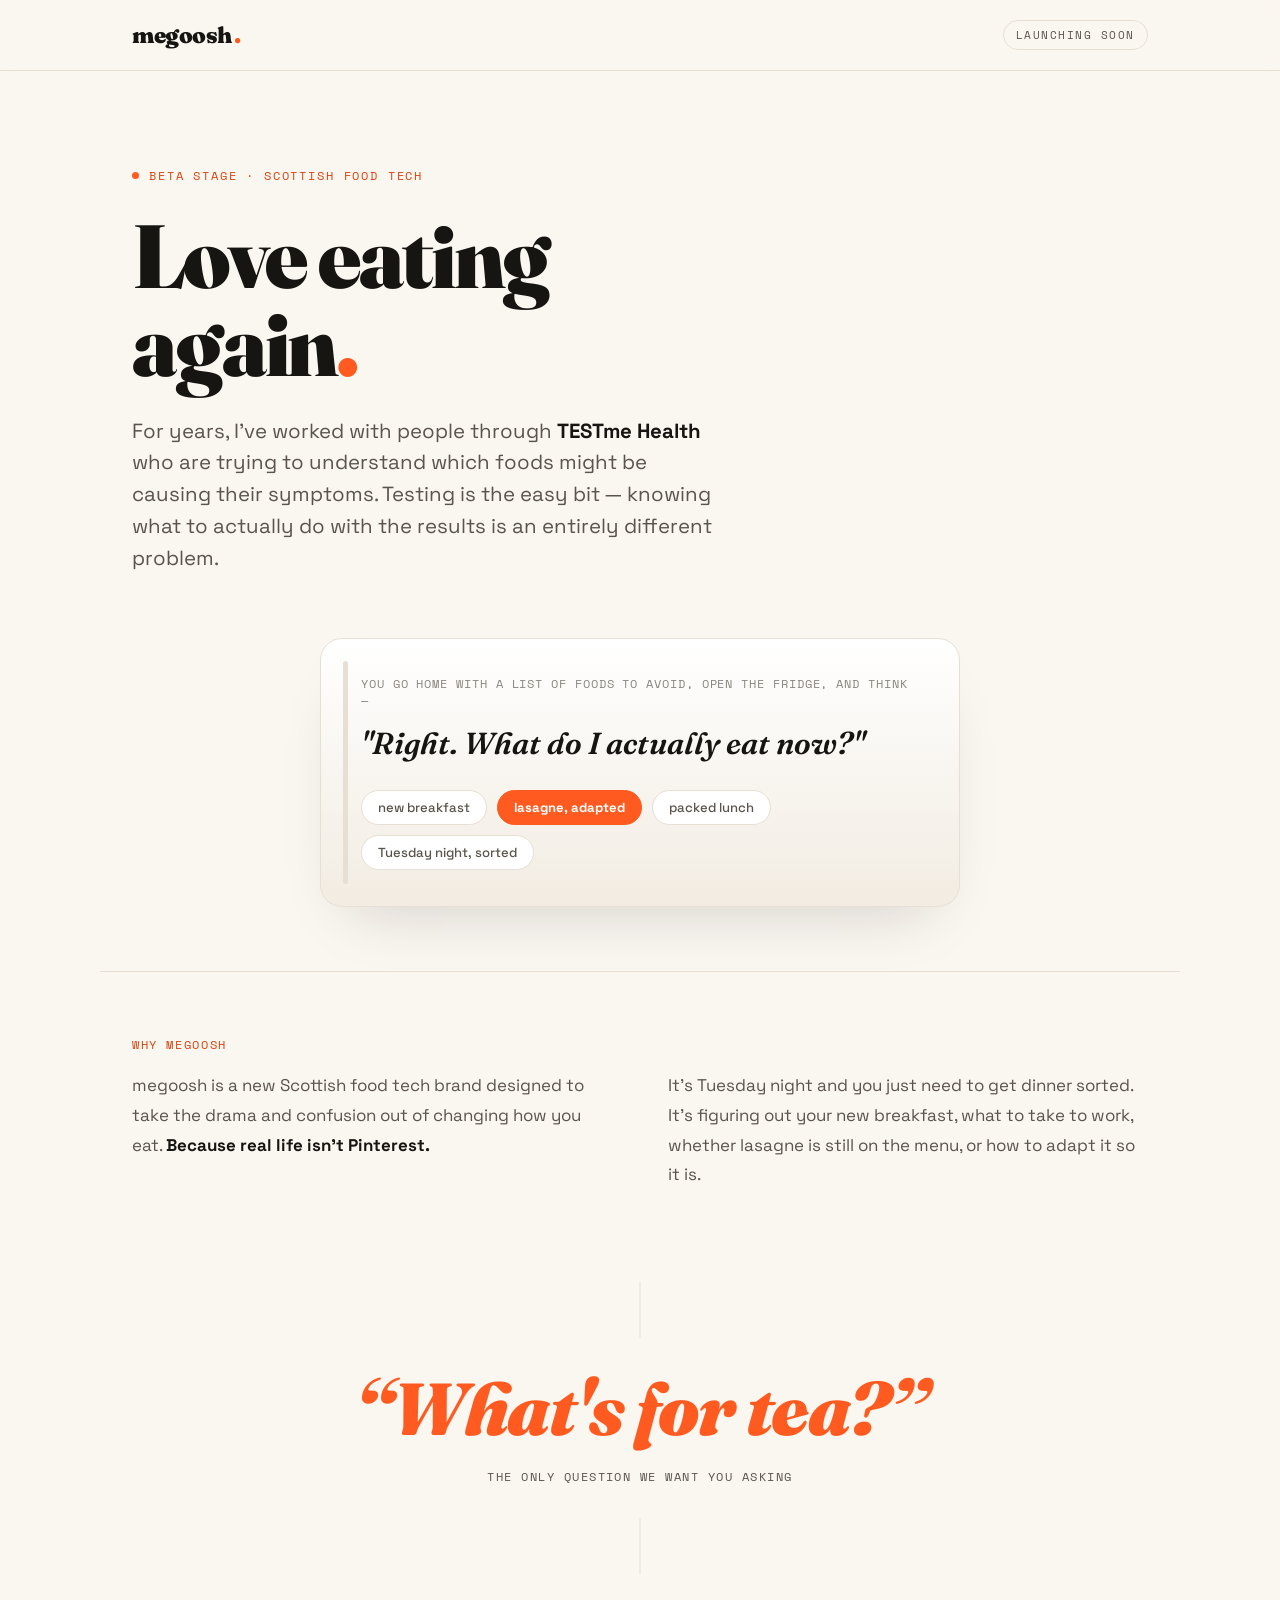
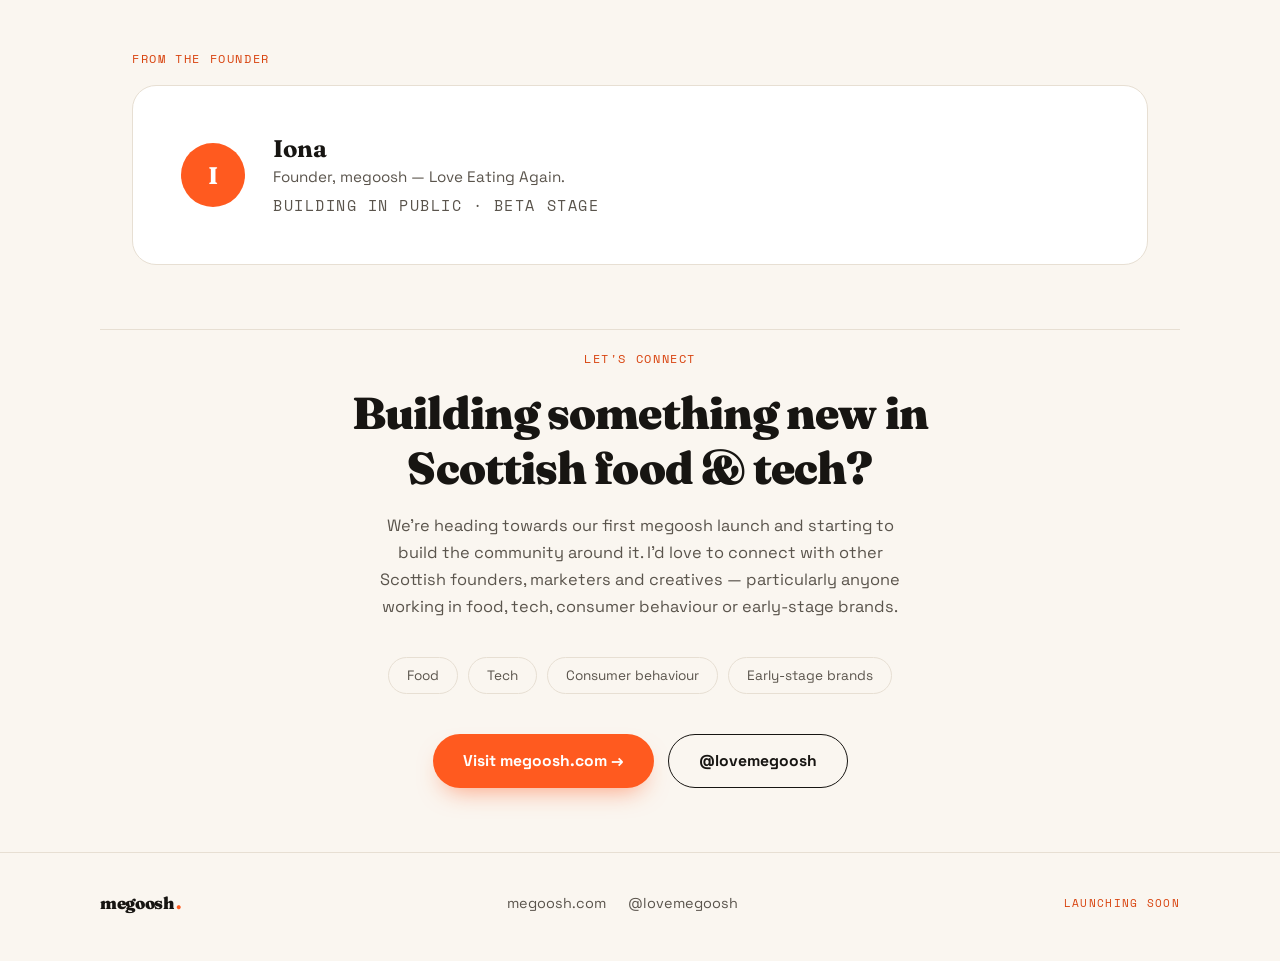
==== application.html @ 55d0763a "add application page" ====
<!DOCTYPE html>
<html lang="en">
<head>
<meta charset="UTF-8">
<meta name="viewport" content="width=device-width, initial-scale=1.0">
<title>megoosh — Love eating again.</title>
<link rel="preconnect" href="https://fonts.googleapis.com">
<link rel="preconnect" href="https://fonts.gstatic.com" crossorigin>
<link href="https://fonts.googleapis.com/css2?family=Fraunces:ital,opsz,wght@0,9..144,300;0,9..144,600;0,9..144,900;1,9..144,600&family=Space+Grotesk:wght@400;500;700&family=Space+Mono:wght@400;700&display=swap" rel="stylesheet">
<style>
  :root{
    --paper:#FAF6F0;
    --ink:#171512;
    --ink-soft:#5A544C;
    --orange:#FF5A1F;
    --orange-deep:#D8430E;
    --cream-line:#E7DFD3;
    --card:#FFFFFF;
  }

  *{margin:0;padding:0;box-sizing:border-box;}

  html{scroll-behavior:smooth;}

  body{
    background:var(--paper);
    color:var(--ink);
    font-family:'Space Grotesk', sans-serif;
    -webkit-font-smoothing:antialiased;
    overflow-x:hidden;
  }

  ::selection{background:var(--orange);color:#fff;}

  a{color:inherit;text-decoration:none;}

  .wrap{
    max-width:1080px;
    margin:0 auto;
    padding:0 32px;
  }

  /* ---------- NAV ---------- */
  header{
    position:sticky;top:0;z-index:50;
    background:rgba(250,246,240,0.88);
    backdrop-filter:blur(8px);
    border-bottom:1px solid var(--cream-line);
  }
  .nav{
    display:flex;align-items:center;justify-content:space-between;
    padding:20px 32px;
    max-width:1080px;margin:0 auto;
  }
  .logo{
    font-family:'Fraunces', serif;
    font-weight:900;
    font-size:1.4rem;
    letter-spacing:-0.02em;
    display:flex;align-items:baseline;gap:2px;
  }
  .logo .dot{color:var(--orange);}
  .nav-tag{
    font-family:'Space Mono', monospace;
    font-size:0.68rem;
    letter-spacing:0.14em;
    text-transform:uppercase;
    color:var(--ink-soft);
    border:1px solid var(--cream-line);
    padding:6px 12px;
    border-radius:100px;
  }

  /* ---------- HERO ---------- */
  .hero{
    padding:96px 32px 64px;
    max-width:1080px;margin:0 auto;
    position:relative;
  }
  .eyebrow{
    font-family:'Space Mono', monospace;
    font-size:0.72rem;
    letter-spacing:0.16em;
    text-transform:uppercase;
    color:var(--orange-deep);
    display:flex;align-items:center;gap:10px;
    margin-bottom:28px;
  }
  .eyebrow::before{
    content:'';
    width:7px;height:7px;
    background:var(--orange);
    border-radius:50%;
    animation:pulse 1.8s ease-in-out infinite;
  }
  @keyframes pulse{
    0%,100%{opacity:1;transform:scale(1);}
    50%{opacity:0.4;transform:scale(0.7);}
  }
  h1{
    font-family:'Fraunces', serif;
    font-weight:900;
    font-size:clamp(2.8rem, 7vw, 5.6rem);
    line-height:0.98;
    letter-spacing:-0.03em;
    max-width:15ch;
  }
  h1 .accent{color:var(--orange);}
  .hero-sub{
    margin-top:28px;
    font-size:clamp(1.05rem,1.6vw,1.3rem);
    color:var(--ink-soft);
    max-width:46ch;
    line-height:1.55;
  }
  .hero-sub b{color:var(--ink);font-weight:700;}

  /* ---------- FRIDGE SIGNATURE ---------- */
  .fridge-scene{
    margin-top:64px;
    display:flex;
    justify-content:center;
  }
  .fridge{
    width:min(100%, 640px);
    background:linear-gradient(180deg,#fff, #F2ECE2);
    border:1.5px solid var(--cream-line);
    border-radius:22px;
    padding:36px 40px;
    position:relative;
    box-shadow:0 30px 60px -30px rgba(23,21,18,0.18);
  }
  .fridge::before{
    content:'';
    position:absolute;
    left:22px;top:22px;bottom:22px;
    width:5px;
    background:var(--cream-line);
    border-radius:3px;
  }
  .fridge-note{
    font-family:'Space Mono', monospace;
    font-size:0.72rem;
    letter-spacing:0.08em;
    text-transform:uppercase;
    color:var(--ink-soft);
    margin-bottom:14px;
    opacity:0.7;
  }
  .fridge-question{
    font-family:'Fraunces', serif;
    font-style:italic;
    font-weight:600;
    font-size:clamp(1.3rem,3vw,1.9rem);
    color:var(--ink);
    line-height:1.35;
  }
  .magnets{
    margin-top:26px;
    display:flex;
    flex-wrap:wrap;
    gap:10px;
  }
  .magnet{
    font-family:'Space Grotesk', sans-serif;
    font-size:0.82rem;
    font-weight:500;
    padding:8px 16px;
    border-radius:100px;
    background:var(--card);
    border:1px solid var(--cream-line);
    color:var(--ink-soft);
  }
  .magnet.hot{
    background:var(--orange);
    color:#fff;
    border-color:var(--orange);
    font-weight:700;
  }

  /* ---------- SECTIONS ---------- */
  section{
    padding:64px 32px;
    max-width:1080px;
    margin:0 auto;
  }
  .divider{
    max-width:1080px;
    margin:0 auto;
    border:none;
    border-top:1px solid var(--cream-line);
  }
  .section-label{
    font-family:'Space Mono', monospace;
    font-size:0.72rem;
    letter-spacing:0.14em;
    text-transform:uppercase;
    color:var(--orange-deep);
    margin-bottom:18px;
  }
  .two-col{
    display:grid;
    grid-template-columns:1fr 1fr;
    gap:56px;
  }
  .two-col p{
    font-size:1.06rem;
    line-height:1.75;
    color:var(--ink-soft);
    margin-bottom:16px;
  }
  .two-col p i{
    color:var(--ink);
    font-style:italic;
  }
  .two-col strong{color:var(--ink);}

  /* ---------- QUOTE ---------- */
  .quote-block{
    padding:100px 32px;
    text-align:center;
    position:relative;
  }
  .quote-block::before,
  .quote-block::after{
    content:'';
    position:absolute;
    left:50%;
    width:1px;
    height:56px;
    background:var(--cream-line);
    transform:translateX(-50%);
  }
  .quote-block::before{top:12px;}
  .quote-block::after{bottom:12px;}
  .quote-block h2{
    font-family:'Fraunces', serif;
    font-weight:900;
    font-style:italic;
    color:var(--orange);
    font-size:clamp(2.4rem, 6vw, 4.6rem);
    letter-spacing:-0.02em;
    line-height:1.05;
  }
  .quote-block p{
    margin-top:20px;
    font-family:'Space Mono', monospace;
    font-size:0.78rem;
    letter-spacing:0.12em;
    text-transform:uppercase;
    color:var(--ink-soft);
  }

  /* ---------- FOUNDER ---------- */
  .founder-card{
    background:var(--card);
    border:1px solid var(--cream-line);
    border-radius:24px;
    padding:48px;
    display:grid;
    grid-template-columns:auto 1fr;
    gap:28px;
    align-items:center;
  }
  .avatar{
    width:64px;height:64px;
    border-radius:50%;
    background:var(--orange);
    color:#fff;
    font-family:'Fraunces', serif;
    font-weight:700;
    font-size:1.5rem;
    display:flex;align-items:center;justify-content:center;
    flex-shrink:0;
  }
  .founder-card h3{
    font-family:'Fraunces', serif;
    font-size:1.5rem;
    font-weight:700;
    margin-bottom:4px;
  }
  .founder-card p{
    color:var(--ink-soft);
    font-size:0.95rem;
  }
  .founder-tag{
    font-family:'Space Mono', monospace;
    font-size:0.7rem;
    letter-spacing:0.1em;
    text-transform:uppercase;
    color:var(--orange-deep);
  }

  /* ---------- CONNECT ---------- */
  .connect{
    text-align:center;
    padding-top:20px;
  }
  .connect h2{
    font-family:'Fraunces', serif;
    font-weight:900;
    font-size:clamp(1.9rem,4vw,2.8rem);
    letter-spacing:-0.02em;
    max-width:20ch;
    margin:0 auto 18px;
  }
  .connect p{
    color:var(--ink-soft);
    max-width:52ch;
    margin:0 auto 36px;
    line-height:1.65;
    font-size:1.02rem;
  }
  .tag-row{
    display:flex;
    justify-content:center;
    flex-wrap:wrap;
    gap:10px;
    margin-bottom:40px;
  }
  .tag-row span{
    font-size:0.85rem;
    padding:9px 18px;
    border:1px solid var(--cream-line);
    border-radius:100px;
    color:var(--ink-soft);
  }
  .cta-row{
    display:flex;
    gap:14px;
    justify-content:center;
    flex-wrap:wrap;
  }
  .btn{
    font-family:'Space Grotesk', sans-serif;
    font-weight:700;
    font-size:0.98rem;
    padding:16px 30px;
    border-radius:100px;
    display:inline-flex;
    align-items:center;
    gap:8px;
    transition:transform 0.15s ease, box-shadow 0.15s ease;
  }
  .btn-primary{
    background:var(--orange);
    color:#fff;
    box-shadow:0 12px 24px -10px rgba(255,90,31,0.55);
  }
  .btn-primary:hover{transform:translateY(-2px);}
  .btn-primary:focus-visible, .btn-ghost:focus-visible{
    outline:3px solid var(--ink);
    outline-offset:3px;
  }
  .btn-ghost{
    border:1.5px solid var(--ink);
    color:var(--ink);
  }
  .btn-ghost:hover{background:var(--ink);color:var(--paper);}

  /* ---------- FOOTER ---------- */
  footer{
    border-top:1px solid var(--cream-line);
    padding:40px 32px 48px;
  }
  .footer-inner{
    max-width:1080px;margin:0 auto;
    display:flex;justify-content:space-between;align-items:center;
    flex-wrap:wrap;gap:16px;
  }
  .footer-inner .logo{font-size:1.05rem;}
  .footer-links{
    display:flex;gap:22px;
    font-size:0.9rem;
    color:var(--ink-soft);
  }
  .footer-links a:hover{color:var(--orange-deep);}
  .footer-status{
    font-family:'Space Mono', monospace;
    font-size:0.68rem;
    letter-spacing:0.12em;
    text-transform:uppercase;
    color:var(--orange-deep);
  }

  @media (max-width:720px){
    .two-col{grid-template-columns:1fr;gap:8px;}
    .founder-card{grid-template-columns:1fr;text-align:center;justify-items:center;}
    .quote-block{padding:70px 24px;}
    .hero{padding:56px 24px 40px;}
  }

  @media (prefers-reduced-motion: reduce){
    *{animation:none !important;transition:none !important;}
  }
</style>
</head>
<body>

<header>
  <div class="nav">
    <div class="logo">megoosh<span class="dot">.</span></div>
    <div class="nav-tag">Launching soon</div>
  </div>
</header>

<div class="hero">
  <div class="eyebrow">Beta stage · Scottish food tech</div>
  <h1>Love eating<br>again<span class="accent">.</span></h1>
  <p class="hero-sub">
    For years, I've worked with people through <b>TESTme Health</b> who are trying to understand which foods might be causing their symptoms. Testing is the easy bit — knowing what to actually do with the results is an entirely different problem.
  </p>

  <div class="fridge-scene">
    <div class="fridge">
      <div class="fridge-note">You go home with a list of foods to avoid, open the fridge, and think —</div>
      <div class="fridge-question">"Right. What do I actually eat now?"</div>
      <div class="magnets">
        <span class="magnet">new breakfast</span>
        <span class="magnet hot">lasagne, adapted</span>
        <span class="magnet">packed lunch</span>
        <span class="magnet">Tuesday night, sorted</span>
      </div>
    </div>
  </div>
</div>

<hr class="divider">

<section>
  <div class="section-label">Why megoosh</div>
  <div class="two-col">
    <p>megoosh is a new Scottish food tech brand designed to take the drama and confusion out of changing how you eat. <strong>Because real life isn't Pinterest.</strong></p>
    <p>It's Tuesday night and you just need to get dinner sorted. It's figuring out your new breakfast, what to take to work, whether lasagne is still on the menu, or how to adapt it so it is.</p>
  </div>
</section>

<div class="quote-block">
  <h2>&ldquo;What's for tea?&rdquo;</h2>
  <p>The only question we want you asking</p>
</div>

<section>
  <div class="section-label">From the founder</div>
  <div class="founder-card">
    <div class="avatar">I</div>
    <div>
      <h3>Iona</h3>
      <p>Founder, megoosh — Love Eating Again.</p>
      <p class="founder-tag" style="margin-top:8px;">Building in public · Beta stage</p>
    </div>
  </div>
</section>

<hr class="divider">

<section class="connect">
  <div class="section-label" style="justify-content:center;display:flex;">Let's connect</div>
  <h2>Building something new in Scottish food &amp; tech?</h2>
  <p>We're heading towards our first megoosh launch and starting to build the community around it. I'd love to connect with other Scottish founders, marketers and creatives — particularly anyone working in food, tech, consumer behaviour or early-stage brands.</p>
  <div class="tag-row">
    <span>Food</span>
    <span>Tech</span>
    <span>Consumer behaviour</span>
    <span>Early-stage brands</span>
  </div>
  <div class="cta-row">
    <a class="btn btn-primary" href="https://megoosh.com" target="_blank" rel="noopener">Visit megoosh.com →</a>
    <a class="btn btn-ghost" href="https://twitter.com/lovemegoosh" target="_blank" rel="noopener">@lovemegoosh</a>
  </div>
</section>

<footer>
  <div class="footer-inner">
    <div class="logo">megoosh<span class="dot">.</span></div>
    <div class="footer-links">
      <a href="https://megoosh.com" target="_blank" rel="noopener">megoosh.com</a>
      <a href="https://twitter.com/lovemegoosh" target="_blank" rel="noopener">@lovemegoosh</a>
    </div>
    <div class="footer-status">Launching soon</div>
  </div>
</footer>

</body>
</html>
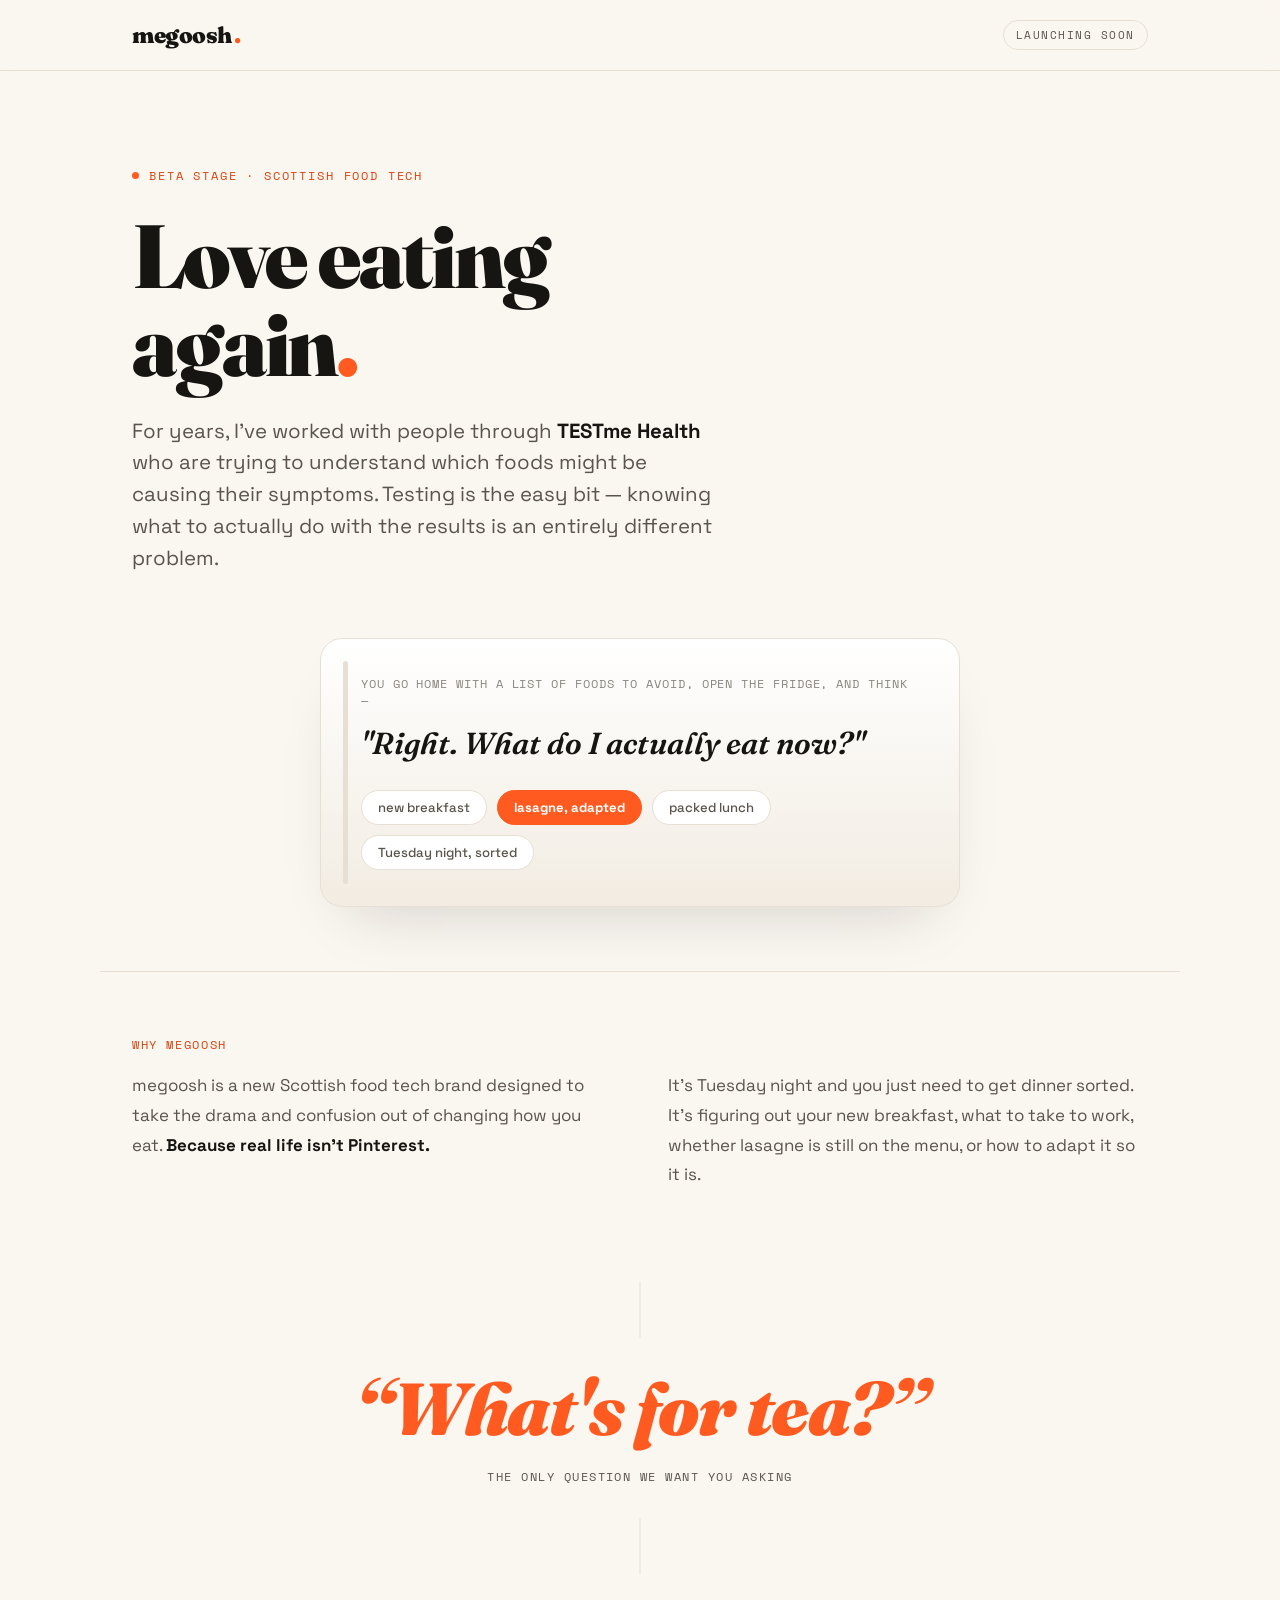
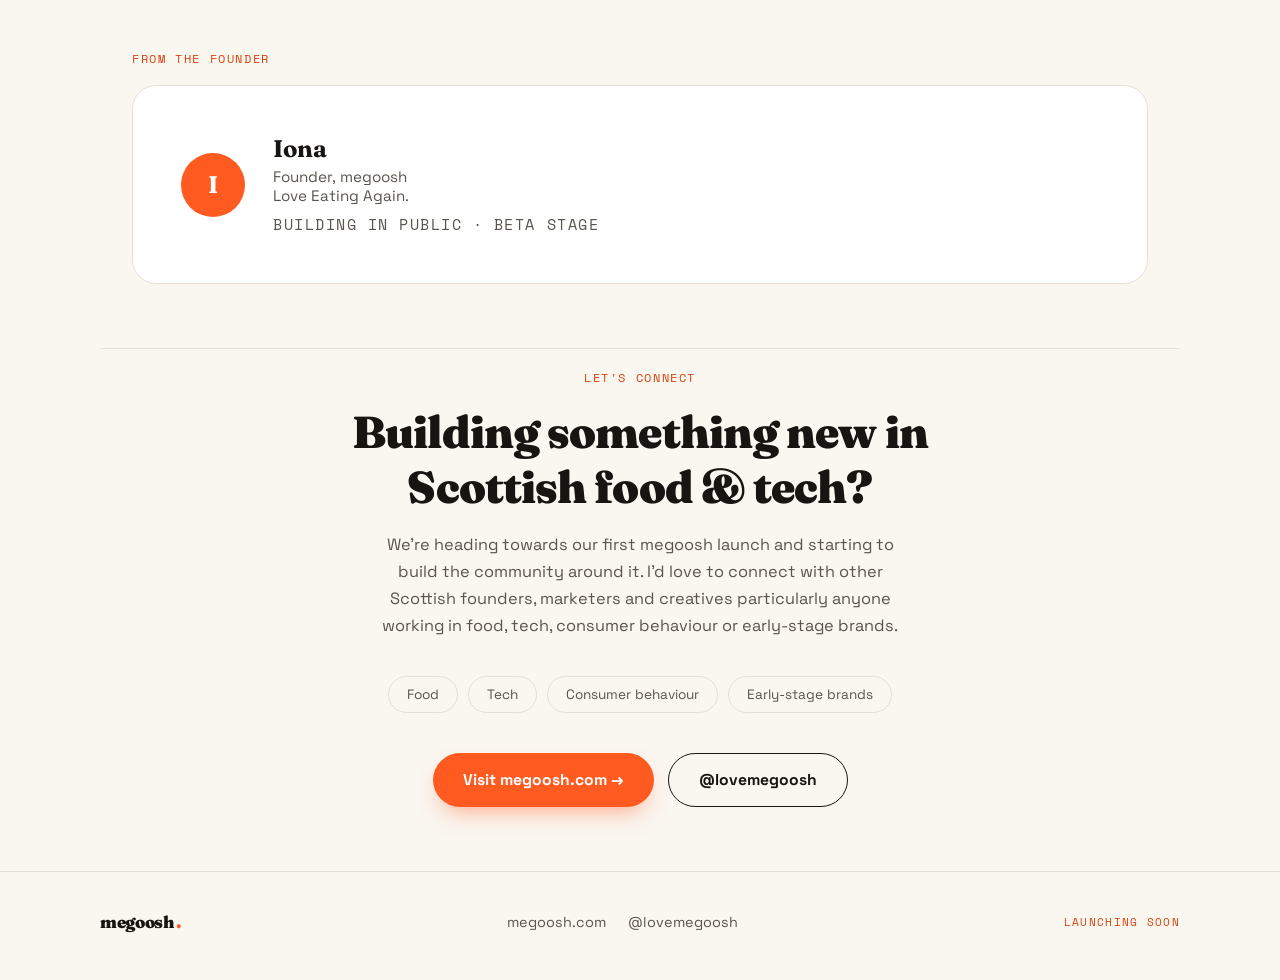
==== commit bf61be33: "fixes" ====
--- a/application.html
+++ b/application.html
@@ -446,7 +446,8 @@
     <div class="avatar">I</div>
     <div>
       <h3>Iona</h3>
-      <p>Founder, megoosh — Love Eating Again.</p>
+      <p>Founder, megoosh </p>
+      <p>Love Eating Again.</p>
       <p class="founder-tag" style="margin-top:8px;">Building in public · Beta stage</p>
     </div>
   </div>
@@ -457,7 +458,7 @@
 <section class="connect">
   <div class="section-label" style="justify-content:center;display:flex;">Let's connect</div>
   <h2>Building something new in Scottish food &amp; tech?</h2>
-  <p>We're heading towards our first megoosh launch and starting to build the community around it. I'd love to connect with other Scottish founders, marketers and creatives — particularly anyone working in food, tech, consumer behaviour or early-stage brands.</p>
+  <p>We're heading towards our first megoosh launch and starting to build the community around it. I'd love to connect with other Scottish founders, marketers and creatives particularly anyone working in food, tech, consumer behaviour or early-stage brands.</p>
   <div class="tag-row">
     <span>Food</span>
     <span>Tech</span>
